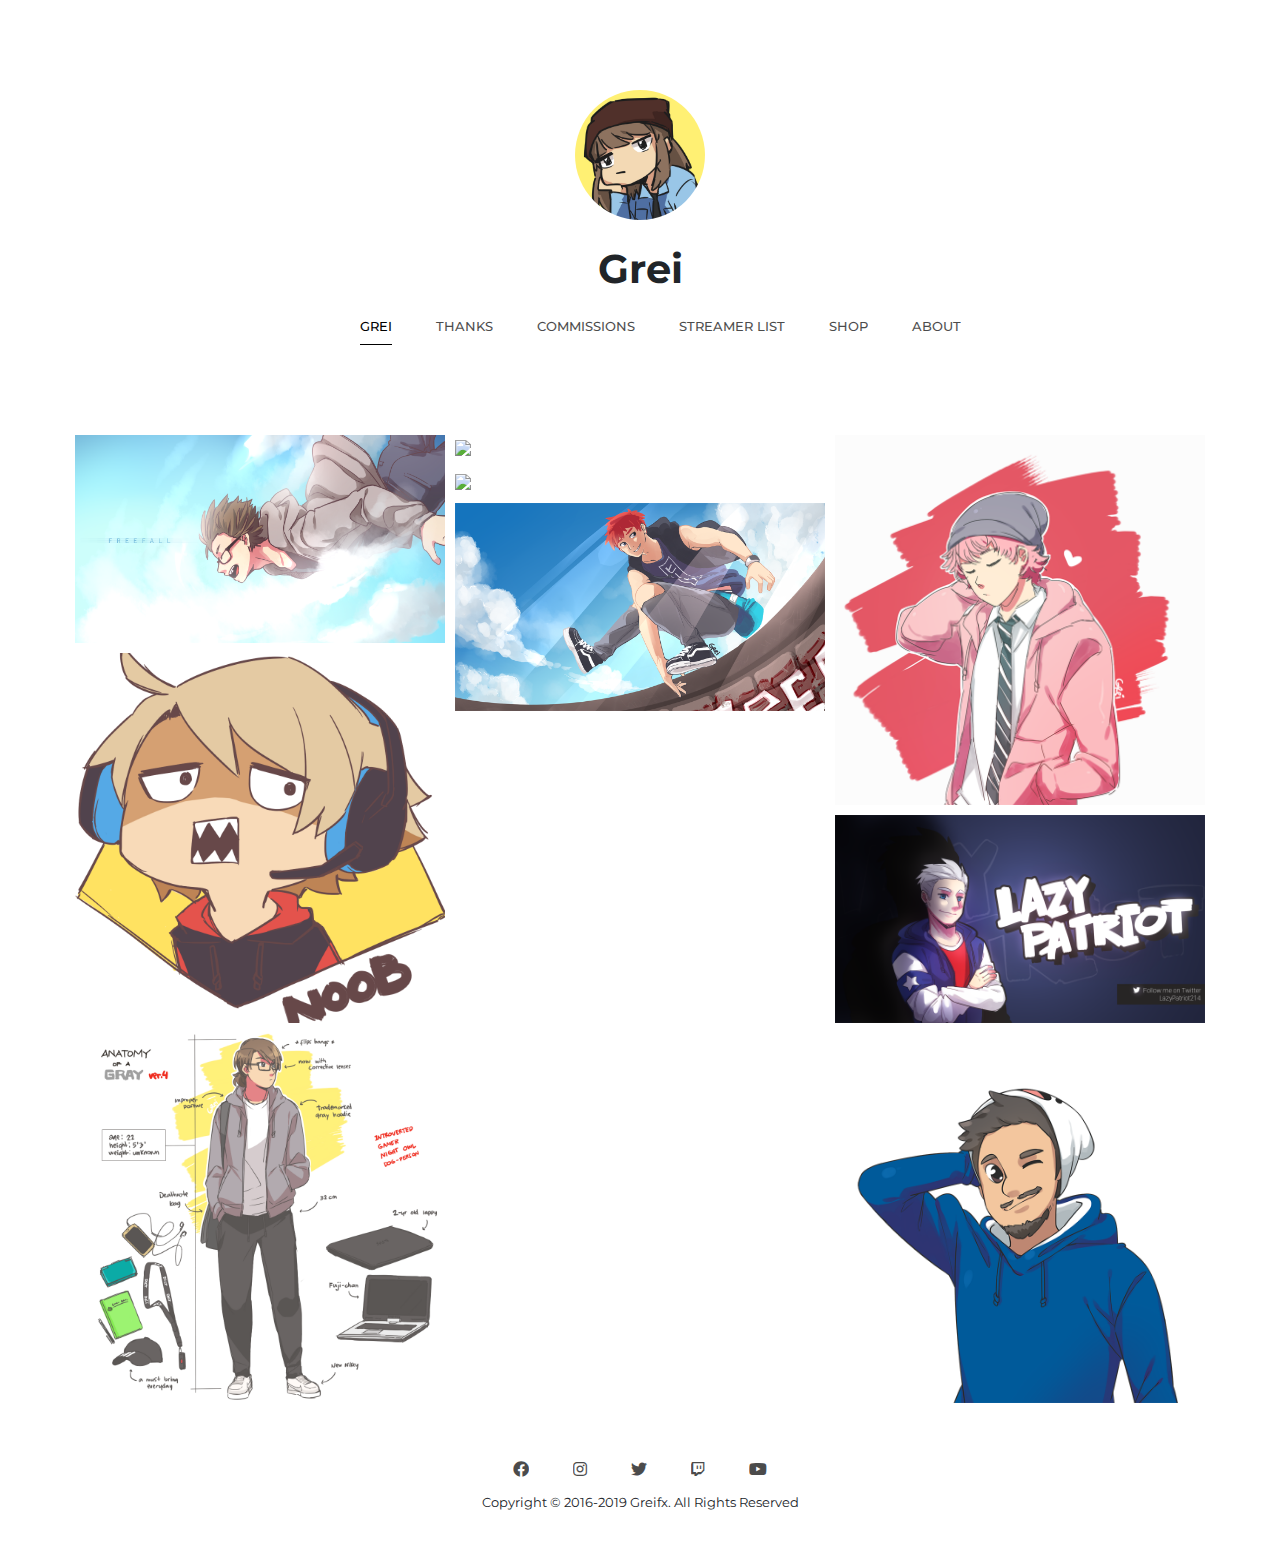
==== index.html @ b2debae9 "updated" ====
<!DOCTYPE html>
<html>

<head>
	<title>GREI</title>
	    <meta charset="utf-8">
	    <meta name="viewport"
        content="user-scalable=no, width=device-width, initial-scale=1.0, maximum-scale=1.0, shrink-to-fit=no">
        <meta name="description" content="Yo! I do sub emotes, badges, avatars, twitch and youtube art, character pin-ups, cute stuff, hi lol. Greifx (grey-fix) Pun for my name + graphics. I honestly couldn't think of any punier name than this.">
        <meta name="keywords" content="grei sub emotes commissions, sub emotes, commission, commissions, grei, greifx, art commission, youtube art, twitch art">

        <link rel="apple-touch-icon" sizes="180x180" href="/favicon_io/apple-touch-icon.png">
        <link rel="icon" type="image/png" sizes="32x32" href="/favicon_io/favicon-32x32.png">
        <link rel="icon" type="image/png" sizes="16x16" href="/favicon_io/favicon-16x16.png">
        <link rel="manifest" href="/site.webmanifest">
        <link href="/fontawesome/css/all.css" rel="stylesheet"> <!--load all styles -->

        <!-- BOOTSTRAP 4.4 -->
        <link rel="stylesheet" href="https://stackpath.bootstrapcdn.com/bootstrap/4.4.1/css/bootstrap.min.css" integrity="sha384-Vkoo8x4CGsO3+Hhxv8T/Q5PaXtkKtu6ug5TOeNV6gBiFeWPGFN9MuhOf23Q9Ifjh" crossorigin="anonymous">
        <script src="https://code.jquery.com/jquery-3.4.1.slim.min.js" integrity="sha384-J6qa4849blE2+poT4WnyKhv5vZF5SrPo0iEjwBvKU7imGFAV0wwj1yYfoRSJoZ+n" crossorigin="anonymous"></script>
        <script src="https://cdn.jsdelivr.net/npm/popper.js@1.16.0/dist/umd/popper.min.js" integrity="sha384-Q6E9RHvbIyZFJoft+2mJbHaEWldlvI9IOYy5n3zV9zzTtmI3UksdQRVvoxMfooAo" crossorigin="anonymous"></script>
        <script src="https://stackpath.bootstrapcdn.com/bootstrap/4.4.1/js/bootstrap.min.js" integrity="sha384-wfSDF2E50Y2D1uUdj0O3uMBJnjuUD4Ih7YwaYd1iqfktj0Uod8GCExl3Og8ifwB6" crossorigin="anonymous"></script>

        <!-- CUSTOM STYLE -->
        <link href="https://fonts.googleapis.com/css?family=Montserrat:300,400,600,700,800,900&display=swap" rel="stylesheet">
        <link href="/style.css" rel="stylesheet" type="text/css">

        <!-- Global site tag (gtag.js) - Google Analytics -->
        <script async src="https://www.googletagmanager.com/gtag/js?id=UA-154565803-1"></script>
        <script>
        window.dataLayer = window.dataLayer || [];
        function gtag(){dataLayer.push(arguments);}
        gtag('js', new Date());

        gtag('config', 'UA-154565803-1');
        </script>


    </head>

    <body>
        <div class="container">
                <div class="row">
                        <div class="col-sm-12 text-center flex-column section-header">
                                <img src="/img/avi.png" class="rounded mx-auto d-block avatar" alt="...">
                                <h1>Grei</h1>
                                <h5 class="nav">
                                        <ol id="nav-mobile">
                                                <li><a href="/" id="active"><i class="fas fa-home"></i></a></li>
                                                <li><a href="/thanks/"><i class="far fa-heart"></i></a></li>
                                                <li><a href="/commissions/"><i class="fas fa-sticky-note"></i></a></li>
                                                <li><a href="/streamers/"><i class="fas fa-gamepad"></i></a></li>
                                                <li><a href="#"><i class="fas fa-store"></i></a></li>
                                                <li><a href="/about/"><i class="fas fa-question"></i></a></li>
                                        </ol>
                                        <ol id="nav-desktop">
                                                <li></li><a href="/" id="active">GREI</a></li>
                                                <li></li><a href="/thanks/">THANKS</a></li>
                                                <li></li><a href="/commissions/">COMMISSIONS</a></li>
                                                <li></li><a href="/streamers/">STREAMER LIST</a></li>
                                                <li></li><a href="#">SHOP</a></li>
                                                <li></li><a href="/about/">ABOUT</a></li>
                                        </ol>
                                </h5>
                        </div>
                    </div>

            <div class="row image-thumbnails">
                <div class="col-sm-4">
                        <div class="img-wrap" data-toggle="modal" data-target=".img-1"><img src="/img/freefall copy.png" class="img-fluid"></div>
                        <div class="img-wrap" data-toggle="modal" data-target=".img-4"><img src="/img/noob avi.png" class="img-fluid"></div>
                        <div class="img-wrap" data-toggle="modal" data-target=".img-7"><img src="/img/anatomy of a gray v4.png" class="img-fluid"></div>
                        <!-- <div class="img-wrap"><img src="/img/altruistic offline screen.png" class="img-fluid"></div> -->
                </div>
                <div class="col-sm-4">
                        <div class="img-wrap" data-toggle="modal" data-target=".img-2"><img src="/img/jenlisa comfy.png" class="img-fluid"></div>
                        <div class="img-wrap" data-toggle="modal" data-target=".img-5"><img src="/img/jenlisa 2.png" class="img-fluid"></div>
                        <div class="img-wrap" data-toggle="modal" data-target=".img-8"><img src="/img/frey wallpaper.png" class="img-fluid"></div>
                        <!-- <div class="img-wrap"><img src="/img/esc.png" class="img-fluid"></div> -->
                </div>
                <div class="col-sm-4">
                        <div class="img-wrap" data-toggle="modal" data-target=".img-3"><img src="/img/doki 2018.png" class="img-fluid"></div>
                        <div class="img-wrap" data-toggle="modal" data-target=".img-6"><img src="/img/lazy patriot banner.png" class="img-fluid"></div>
                        <div class="img-wrap" data-toggle="modal" data-target=".img-9"><img src="/img/GenuineGenin avatar revised.png" class="img-fluid"></div>
                        <!-- <div class="img-wrap"><img src="/img/toon me.png" class="img-fluid"></div> -->
                </div>
            </div>

        </div>

        <div class="footer">
            <div class="footer-links text-center">
                <ol>
                    <a href="https://www.facebook.com/grei.draws/" target="_blank"><li><i class="fab fa-facebook"></i></li></a>
                    <a href="https://www.instagram.com/grei.draws/" target="_blank"><li><i class="fab fa-instagram"></i></li></a>
                    <a href="https://twitter.com/greifx_" target="_blank"><li><i class="fab fa-twitter"></i></li></a>
                    <a href="https://www.twitch.tv/grei" target="_blank"><li><i class="fab fa-twitch"></i></li></a>
                    <a href="https://www.youtube.com/channel/UCQJ44JHlnt3OxFtvyOZgteA" target="_blank"><li><i class="fab fa-youtube"></i></li></a>
                </ol>
                <small>Copyright &copy; 2016-2019 Greifx. All Rights Reserved</small>
            </div>
        </div>


        <!-- MODALS -->

        <div class="modal fade img-1" tabindex="-1" role="dialog" aria-labelledby="myLargeModalLabel" aria-hidden="true">
        <div class="modal-dialog modal-lg">
            <div class="modal-content">
                <img src="/img/freefall copy.png" class="img-fluid">
            </div>
        </div>
        </div>

        <div class="modal fade img-2" tabindex="-1" role="dialog" aria-labelledby="myLargeModalLabel" aria-hidden="true">
        <div class="modal-dialog modal-lg">
            <div class="modal-content">
                <img src="/img/jenlisa comfy.png" class="img-fluid">
            </div>
        </div>
        </div>

        <div class="modal fade img-3" tabindex="-1" role="dialog" aria-labelledby="myLargeModalLabel" aria-hidden="true">
        <div class="modal-dialog modal-lg">
            <div class="modal-content">
                <img src="/img/doki 2018.png" class="img-fluid">
            </div>
        </div>
        </div>
        <div class="modal fade img-4" tabindex="-1" role="dialog" aria-labelledby="myLargeModalLabel" aria-hidden="true">
        <div class="modal-dialog modal-lg">
            <div class="modal-content">
                <img src="/img/noob avi.png" class="img-fluid">
            </div>
        </div>
        </div>

        <div class="modal fade img-5" tabindex="-1" role="dialog" aria-labelledby="myLargeModalLabel" aria-hidden="true">
        <div class="modal-dialog modal-lg">
            <div class="modal-content">
                <img src="/img/jenlisa 2.png" class="img-fluid">
            </div>
        </div>
        </div>

        <div class="modal fade img-6" tabindex="-1" role="dialog" aria-labelledby="myLargeModalLabel" aria-hidden="true">
        <div class="modal-dialog modal-lg">
            <div class="modal-content">
                <img src="/img/lazy patriot banner.png" class="img-fluid">
            </div>
        </div>
        </div>
        <div class="modal fade img-7" tabindex="-1" role="dialog" aria-labelledby="myLargeModalLabel" aria-hidden="true">
        <div class="modal-dialog modal-lg">
            <div class="modal-content">
                <img src="/img/anatomy of a gray v4.png" class="img-fluid">
            </div>
        </div>
        </div>

        <div class="modal fade img-8" tabindex="-1" role="dialog" aria-labelledby="myLargeModalLabel" aria-hidden="true">
        <div class="modal-dialog modal-lg">
            <div class="modal-content">
                <img src="/img/frey wallpaper.png" class="img-fluid">
            </div>
        </div>
        </div>

        <div class="modal fade img-9" tabindex="-1" role="dialog" aria-labelledby="myLargeModalLabel" aria-hidden="true">
        <div class="modal-dialog modal-lg">
            <div class="modal-content">
                <img src="/img/GenuineGenin avatar revised.png" class="img-fluid">
            </div>
        </div>
        </div>


    </body>
</html>
---- style.css ----
*{
    font-family: 'Montserrat';
    padding:0;
    /* line-height:2.5em; */
}
#nav-mobile{
    display: none;
}
.avatar{
    width:150px;
    height:150px;
    border-radius:100em !important;
    overflow: hidden;
    margin-bottom:15px;
    border: #fff solid 10px;
    /* filter: grayscale(100); */
}

h1{
    font-weight: 700;
}
h3{
    font-weight:700;
    font-size:1.5em;
}
h4{
    font-weight: 700;
    font-size:1.2em;
    text-align: left;
}
p{
    font-size:.9em;
}
.section-client .col-lg-2{
    font-size:.9em;
}
.section-header{
    margin-top:80px;
    height:300px;
    display:flex;
}
.section-faq p{
    font-size:.8em;
    text-align: left;
}
.faq-icon{
    width:100px;
    height:100px;
    border-radius:100em;
    margin-bottom:20px;
}
.nav{
    display:block;
    margin-top:15px;
    font-weight:500;
    font-size:1em;
}
.content-body{
    font-size:.9em;
    margin-bottom:50px;
}
.image-thumbnails{
    margin-top:50px;
    margin-bottom:50px;
}
.image-thumbnails .col-sm-4{
    width:100%;
    padding:0;
}
.image-thumbnails img{
    width:100%;
    /* filter: grayscale(100); */
}
.image-thumbnails img:hover{
    filter:none;
    transition: transform .2s;
}
.img-wrap{
    overflow: hidden;
    padding:5px;
}
.footer{
    margin-bottom:30px;
}
.footer ol{
    margin-bottom:.5rem;
}
.footer-links li{
    list-style: none;
    display: inline;
    padding-left:20px;
    padding-right:20px;
    color:black;
    opacity: .7;
}
.nav li{
    list-style: none;
    display:inline;
    padding:20px;
}
.nav a{
    text-decoration: none;
    font-size:.8em;
    color:black;
    opacity: .7;
    padding-bottom:10px;
}
.nav a:hover, #active{
    text-decoration-color: black;
    opacity: 1;
    border-bottom:solid 1px black;
}
.footer-links li:hover{
    opacity: 1;
}
.section-body{
    margin-top:50px;
    margin-bottom:50px;
}
.sub-header{
    opacity:.3;
}
#emotes{
    width:100%;
}
@media (max-width:1024px){
    #emotes{
        width:100%;
    }
}
@media (max-width:768px){
    .section-header{
        margin-top:50px;
        height:300px;
    }
    .nav li{
        list-style: none;
        display:inline;
        padding:15px;
    }
    #emotes{
        width:100%;
    }
}

@media (max-width:480px){
    #emotes{
        width:100%;
    }
    #nav-mobile{
        display: block;
    }
    #nav-desktop{
        display: none;
    }
    .section-header{
        margin-top:30px;
        height:300px;
    }
    .nav{
        margin-top:20px;
    }
    h1{
        font-size:30px;
    }
    h3{
        font-size:20px;
    }
    .section-faq h4{
        font-size:16px;
    }
    .section-faq .col-sm-4{
        margin-bottom:15px;
    }
    .image-thumbnails{
        padding-left:10px;
        padding-right:10px;
        margin-top:15px;
    }
    .section-client .col-sm-4{
        width:33.3333%;
    }
   
}
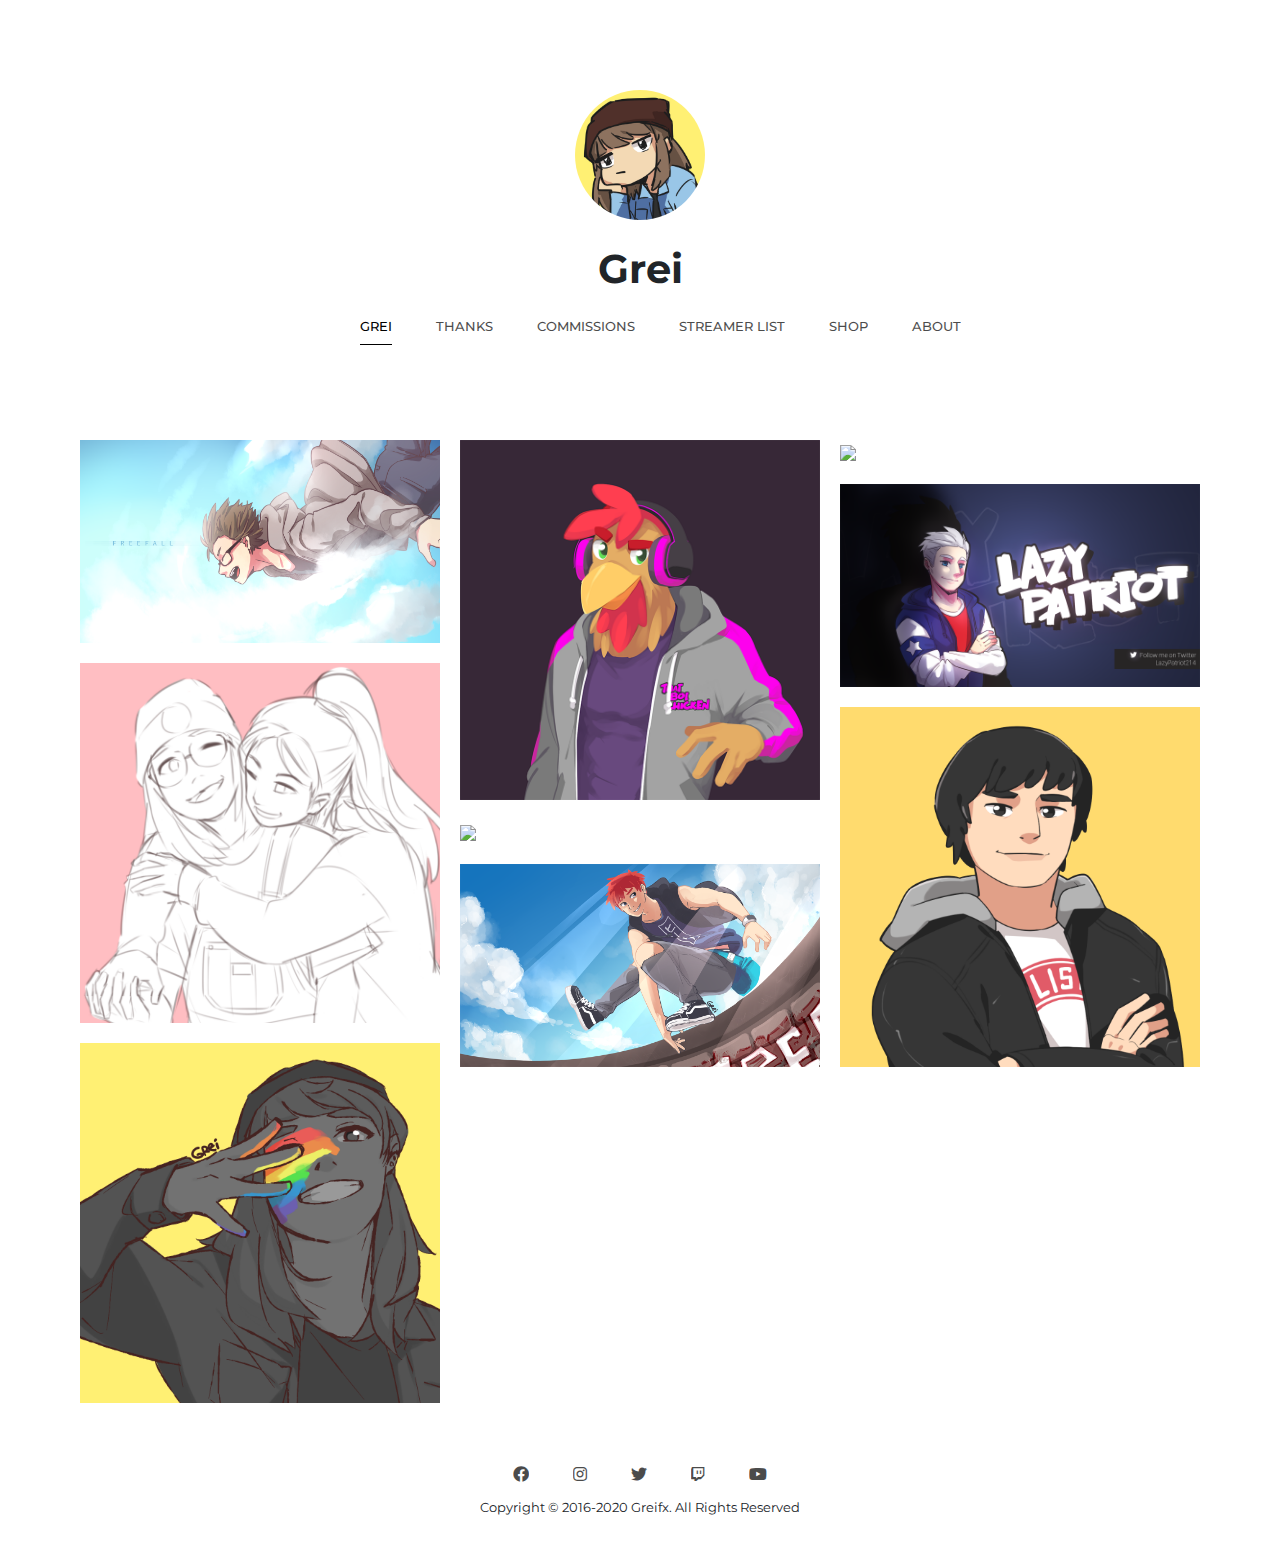
==== commit e9f6a193: "updated copyrighted date, added titles, etc." ====
--- a/index.html
+++ b/index.html
@@ -7,7 +7,7 @@
 	    <meta name="viewport"
         content="user-scalable=no, width=device-width, initial-scale=1.0, maximum-scale=1.0, shrink-to-fit=no">
         <meta name="description" content="Yo! I do sub emotes, badges, avatars, twitch and youtube art, character pin-ups, cute stuff, hi lol. Greifx (grey-fix) Pun for my name + graphics. I honestly couldn't think of any punier name than this.">
-        <meta name="keywords" content="grei sub emotes commissions, sub emotes, commission, commissions, grei, greifx, art commission, youtube art, twitch art">
+        <meta name="keywords" content="emote commission, emote commissions, twitch emote commission, grei sub emotes commissions, sub emotes, commission, commissions, grei, greifx, art commission, youtube art, twitch art">
 
         <link rel="apple-touch-icon" sizes="180x180" href="/favicon_io/apple-touch-icon.png">
         <link rel="icon" type="image/png" sizes="32x32" href="/favicon_io/favicon-32x32.png">
@@ -67,21 +67,21 @@
 
             <div class="row image-thumbnails">
                 <div class="col-sm-4">
-                        <div class="img-wrap" data-toggle="modal" data-target=".img-1"><img src="/img/freefall copy.png" class="img-fluid"></div>
-                        <div class="img-wrap" data-toggle="modal" data-target=".img-4"><img src="/img/noob avi.png" class="img-fluid"></div>
-                        <div class="img-wrap" data-toggle="modal" data-target=".img-7"><img src="/img/anatomy of a gray v4.png" class="img-fluid"></div>
+                        <div class="img-wrap" data-toggle="modal" data-target=".img-1"><div class="img-content" id="imc-1"><h3>Freefall</h3><br>/</div><img src="/img/freefall copy.png" class="img-fluid"></div>
+                        <div class="img-wrap" data-toggle="modal" data-target=".img-4"><div class="img-content" id="imc-4"><h3>Jenlisa Fanart</h3><br>Jennie Kim x Lisa Manoban</div><img src="/img/jenlisa wallpaper.png" class="img-fluid"></div>
+                        <div class="img-wrap" data-toggle="modal" data-target=".img-7"><div class="img-content" id="imc-7"><h3>Paint Your Self</h3><br>#pridemonth2019</div><img src="/img/paint your self.png" class="img-fluid"></div>
                         <!-- <div class="img-wrap"><img src="/img/altruistic offline screen.png" class="img-fluid"></div> -->
                 </div>
                 <div class="col-sm-4">
-                        <div class="img-wrap" data-toggle="modal" data-target=".img-2"><img src="/img/jenlisa comfy.png" class="img-fluid"></div>
-                        <div class="img-wrap" data-toggle="modal" data-target=".img-5"><img src="/img/jenlisa 2.png" class="img-fluid"></div>
-                        <div class="img-wrap" data-toggle="modal" data-target=".img-8"><img src="/img/frey wallpaper.png" class="img-fluid"></div>
+                        <div class="img-wrap" data-toggle="modal" data-target=".img-2"><div class="img-content" id="imc-2"><h3>thatboiCHICKEN Avatar Commission</h3><br>twitch.tv/thatboiCHICKEN</div><img src="/img/thatboiCHICKEN avatar.png" class="img-fluid"></div>
+                        <div class="img-wrap" data-toggle="modal" data-target=".img-5"><div class="img-content" id="imc-5"><h3>Jenlisa Fanart</h3><br>Jennie Kim x Lisa Manoban</div><img src="/img/jenlisa 2.png" class="img-fluid"></div>
+                        <div class="img-wrap" data-toggle="modal" data-target=".img-8"><div class="img-content" id="imc-8"><h3>Frey</h3><br>Original Character</div><img src="/img/frey wallpaper.png" class="img-fluid"></div>
                         <!-- <div class="img-wrap"><img src="/img/esc.png" class="img-fluid"></div> -->
                 </div>
                 <div class="col-sm-4">
-                        <div class="img-wrap" data-toggle="modal" data-target=".img-3"><img src="/img/doki 2018.png" class="img-fluid"></div>
-                        <div class="img-wrap" data-toggle="modal" data-target=".img-6"><img src="/img/lazy patriot banner.png" class="img-fluid"></div>
-                        <div class="img-wrap" data-toggle="modal" data-target=".img-9"><img src="/img/GenuineGenin avatar revised.png" class="img-fluid"></div>
+                        <div class="img-wrap" data-toggle="modal" data-target=".img-3"><div class="img-content" id="imc-3"><h3>Jenlisa Fanart</h3><br>Jennie Kim x Lisa Manoban</div><img src="/img/jenlisa xmas polaroid.png" class="img-fluid"></div>
+                        <div class="img-wrap" data-toggle="modal" data-target=".img-6"><div class="img-content" id="imc-6"><h3>LazyPatriot Header Commission</h3><br>twitter.com/LazyPatriot214</div><img src="/img/lazy patriot banner.png" class="img-fluid"></div>
+                        <div class="img-wrap" data-toggle="modal" data-target=".img-9"><div class="img-content" id="imc-9"><h3>EricMrStruggle Avatar Commission</h3><br>twitter.com/EricMrStruggle</div><img src="/img/EricMrStruggle avatar.png" class="img-fluid"></div>
                         <!-- <div class="img-wrap"><img src="/img/toon me.png" class="img-fluid"></div> -->
                 </div>
             </div>
@@ -97,7 +97,7 @@
                     <a href="https://www.twitch.tv/grei" target="_blank"><li><i class="fab fa-twitch"></i></li></a>
                     <a href="https://www.youtube.com/channel/UCQJ44JHlnt3OxFtvyOZgteA" target="_blank"><li><i class="fab fa-youtube"></i></li></a>
                 </ol>
-                <small>Copyright &copy; 2016-2019 Greifx. All Rights Reserved</small>
+                <small>Copyright &copy; 2016-2020 Greifx. All Rights Reserved</small>
             </div>
         </div>
 
@@ -115,7 +115,7 @@
         <div class="modal fade img-2" tabindex="-1" role="dialog" aria-labelledby="myLargeModalLabel" aria-hidden="true">
         <div class="modal-dialog modal-lg">
             <div class="modal-content">
-                <img src="/img/jenlisa comfy.png" class="img-fluid">
+                <img src="/img/thatboiCHICKEN avatar.png" class="img-fluid">
             </div>
         </div>
         </div>
@@ -123,14 +123,14 @@
         <div class="modal fade img-3" tabindex="-1" role="dialog" aria-labelledby="myLargeModalLabel" aria-hidden="true">
         <div class="modal-dialog modal-lg">
             <div class="modal-content">
-                <img src="/img/doki 2018.png" class="img-fluid">
+                <img src="/img/jenlisa xmas polaroid.png" class="img-fluid">
             </div>
         </div>
         </div>
         <div class="modal fade img-4" tabindex="-1" role="dialog" aria-labelledby="myLargeModalLabel" aria-hidden="true">
         <div class="modal-dialog modal-lg">
             <div class="modal-content">
-                <img src="/img/noob avi.png" class="img-fluid">
+                <img src="/img/jenlisa wallpaper.png" class="img-fluid">
             </div>
         </div>
         </div>
@@ -153,7 +153,7 @@
         <div class="modal fade img-7" tabindex="-1" role="dialog" aria-labelledby="myLargeModalLabel" aria-hidden="true">
         <div class="modal-dialog modal-lg">
             <div class="modal-content">
-                <img src="/img/anatomy of a gray v4.png" class="img-fluid">
+                <img src="/img/paint your self.png" class="img-fluid">
             </div>
         </div>
         </div>
@@ -169,7 +169,7 @@
         <div class="modal fade img-9" tabindex="-1" role="dialog" aria-labelledby="myLargeModalLabel" aria-hidden="true">
         <div class="modal-dialog modal-lg">
             <div class="modal-content">
-                <img src="/img/GenuineGenin avatar revised.png" class="img-fluid">
+                <img src="/img/EricMrStruggle avatar.png" class="img-fluid">
             </div>
         </div>
         </div>
--- a/style.css
+++ b/style.css
@@ -123,6 +123,29 @@
 #emotes{
     width:100%;
 }
+.img-wrap{
+    padding:10px;
+    overflow: hidden;
+}
+.img-content{
+    display: none;
+    background: rgba(0,0,0,.5);
+    position: absolute;
+    color:white;
+    right:0;
+    z-index:10;
+    padding:20px;
+    width:100%;
+}
+.img-wrap:hover #imc-1,.img-wrap:hover #imc-2,.img-wrap:hover #imc-3{
+    display: block;
+}
+.img-wrap:hover #imc-4,.img-wrap:hover #imc-5,.img-wrap:hover #imc-6{
+    display: block;
+}
+.img-wrap:hover #imc-7,.img-wrap:hover #imc-8,.img-wrap:hover #imc-9{
+    display: block;
+}
 @media (max-width:1024px){
     #emotes{
         width:100%;
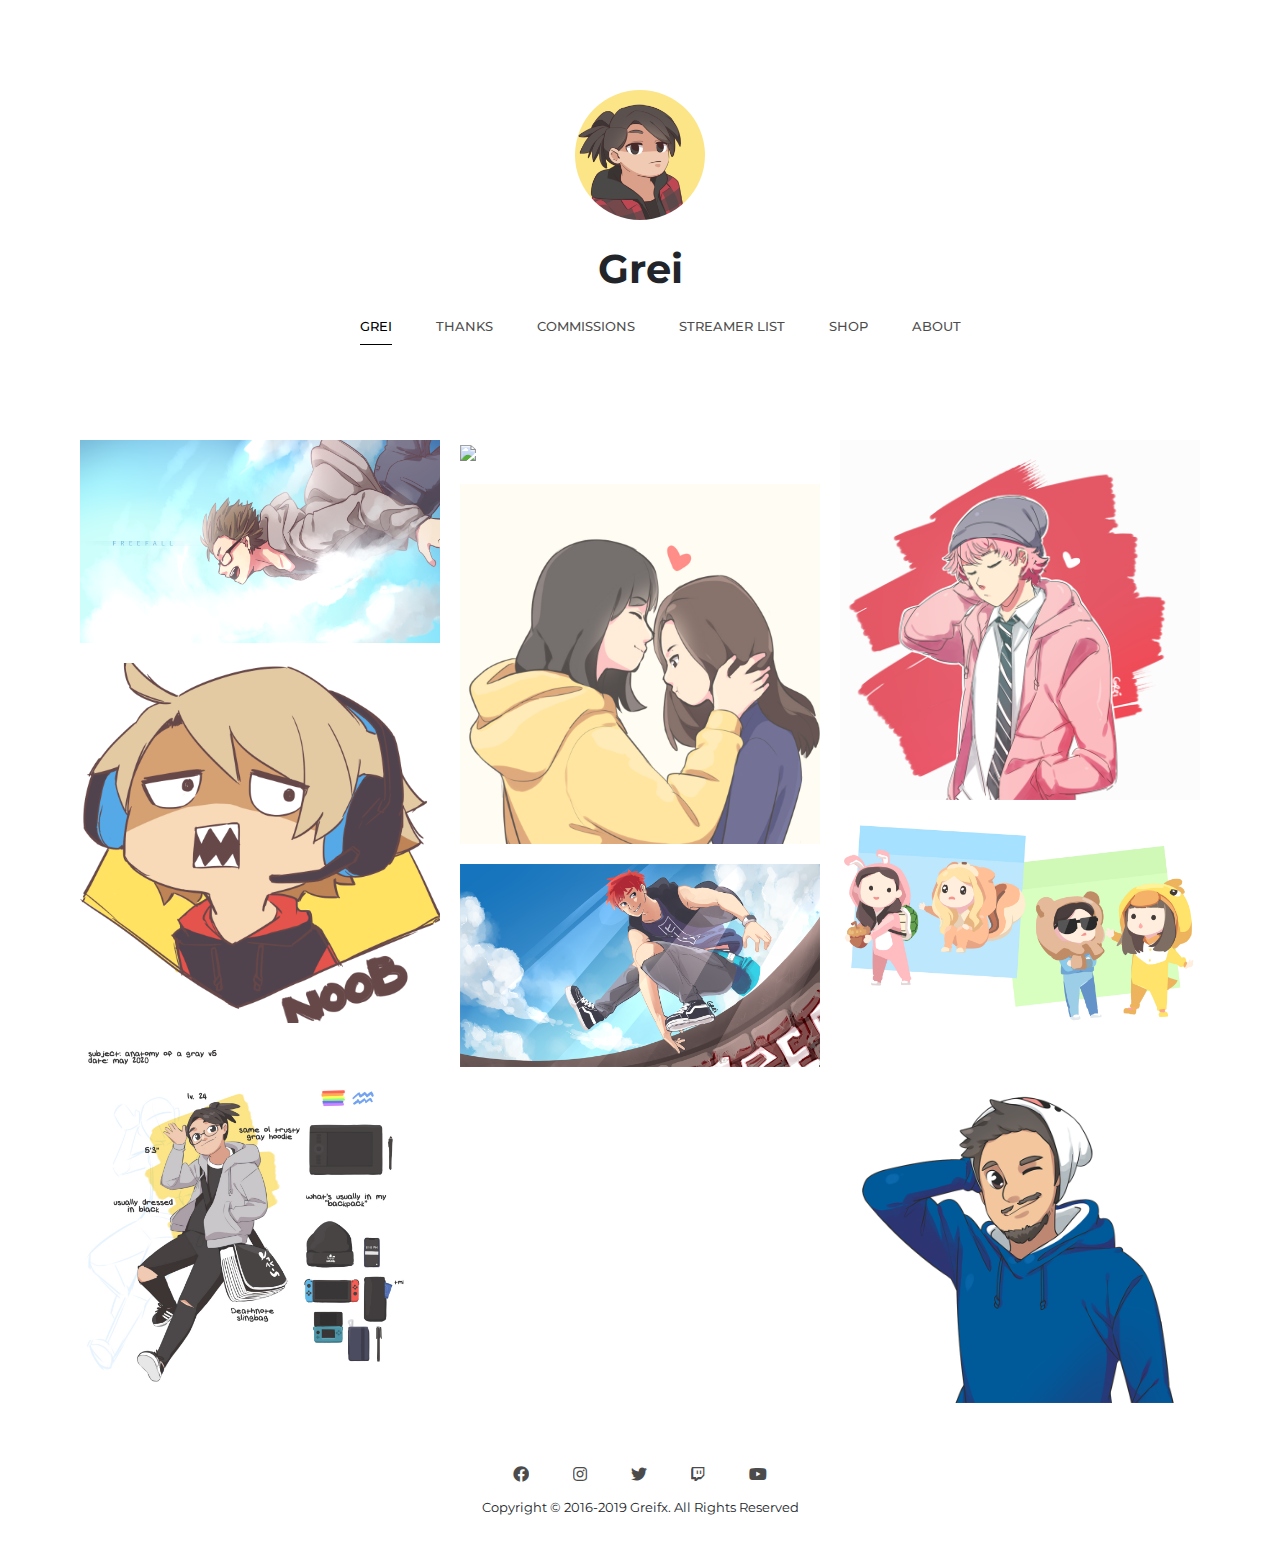
==== commit 20b1dd2c: "updated" ====
--- a/index.html
+++ b/index.html
@@ -7,7 +7,7 @@
 	    <meta name="viewport"
         content="user-scalable=no, width=device-width, initial-scale=1.0, maximum-scale=1.0, shrink-to-fit=no">
         <meta name="description" content="Yo! I do sub emotes, badges, avatars, twitch and youtube art, character pin-ups, cute stuff, hi lol. Greifx (grey-fix) Pun for my name + graphics. I honestly couldn't think of any punier name than this.">
-        <meta name="keywords" content="emote commission, emote commissions, twitch emote commission, grei sub emotes commissions, sub emotes, commission, commissions, grei, greifx, art commission, youtube art, twitch art">
+        <meta name="keywords" content="grei sub emotes commissions, sub emotes, commission, commissions, grei, greifx, art commission, youtube art, twitch art">
 
         <link rel="apple-touch-icon" sizes="180x180" href="/favicon_io/apple-touch-icon.png">
         <link rel="icon" type="image/png" sizes="32x32" href="/favicon_io/favicon-32x32.png">
@@ -67,21 +67,21 @@
 
             <div class="row image-thumbnails">
                 <div class="col-sm-4">
-                        <div class="img-wrap" data-toggle="modal" data-target=".img-1"><div class="img-content" id="imc-1"><h3>Freefall</h3><br>/</div><img src="/img/freefall copy.png" class="img-fluid"></div>
-                        <div class="img-wrap" data-toggle="modal" data-target=".img-4"><div class="img-content" id="imc-4"><h3>Jenlisa Fanart</h3><br>Jennie Kim x Lisa Manoban</div><img src="/img/jenlisa wallpaper.png" class="img-fluid"></div>
-                        <div class="img-wrap" data-toggle="modal" data-target=".img-7"><div class="img-content" id="imc-7"><h3>Paint Your Self</h3><br>#pridemonth2019</div><img src="/img/paint your self.png" class="img-fluid"></div>
+                        <div class="img-wrap" data-toggle="modal" data-target=".img-1"><img src="/img/freefall copy.png" class="img-fluid"></div>
+                        <div class="img-wrap" data-toggle="modal" data-target=".img-4"><img src="/img/noob avi.png" class="img-fluid"></div>
+                        <div class="img-wrap" data-toggle="modal" data-target=".img-7"><img src="/img/anatomy of a gray v5.jpg" class="img-fluid"></div>
                         <!-- <div class="img-wrap"><img src="/img/altruistic offline screen.png" class="img-fluid"></div> -->
                 </div>
                 <div class="col-sm-4">
-                        <div class="img-wrap" data-toggle="modal" data-target=".img-2"><div class="img-content" id="imc-2"><h3>thatboiCHICKEN Avatar Commission</h3><br>twitch.tv/thatboiCHICKEN</div><img src="/img/thatboiCHICKEN avatar.png" class="img-fluid"></div>
-                        <div class="img-wrap" data-toggle="modal" data-target=".img-5"><div class="img-content" id="imc-5"><h3>Jenlisa Fanart</h3><br>Jennie Kim x Lisa Manoban</div><img src="/img/jenlisa 2.png" class="img-fluid"></div>
-                        <div class="img-wrap" data-toggle="modal" data-target=".img-8"><div class="img-content" id="imc-8"><h3>Frey</h3><br>Original Character</div><img src="/img/frey wallpaper.png" class="img-fluid"></div>
+                        <div class="img-wrap" data-toggle="modal" data-target=".img-2"><img src="/img/jenlisa comfy.png" class="img-fluid"></div>
+                        <div class="img-wrap" data-toggle="modal" data-target=".img-5"><img src="/img/jenlisa-0523.jpg" class="img-fluid"></div>
+                        <div class="img-wrap" data-toggle="modal" data-target=".img-8"><img src="/img/frey wallpaper.png" class="img-fluid"></div>
                         <!-- <div class="img-wrap"><img src="/img/esc.png" class="img-fluid"></div> -->
                 </div>
                 <div class="col-sm-4">
-                        <div class="img-wrap" data-toggle="modal" data-target=".img-3"><div class="img-content" id="imc-3"><h3>Jenlisa Fanart</h3><br>Jennie Kim x Lisa Manoban</div><img src="/img/jenlisa xmas polaroid.png" class="img-fluid"></div>
-                        <div class="img-wrap" data-toggle="modal" data-target=".img-6"><div class="img-content" id="imc-6"><h3>LazyPatriot Header Commission</h3><br>twitter.com/LazyPatriot214</div><img src="/img/lazy patriot banner.png" class="img-fluid"></div>
-                        <div class="img-wrap" data-toggle="modal" data-target=".img-9"><div class="img-content" id="imc-9"><h3>EricMrStruggle Avatar Commission</h3><br>twitter.com/EricMrStruggle</div><img src="/img/EricMrStruggle avatar.png" class="img-fluid"></div>
+                        <div class="img-wrap" data-toggle="modal" data-target=".img-3"><img src="/img/doki 2018.png" class="img-fluid"></div>
+                        <div class="img-wrap" data-toggle="modal" data-target=".img-6"><img src="/img/blackpink-ot4.jpg" class="img-fluid"></div>
+                        <div class="img-wrap" data-toggle="modal" data-target=".img-9"><img src="/img/GenuineGenin avatar revised.png" class="img-fluid"></div>
                         <!-- <div class="img-wrap"><img src="/img/toon me.png" class="img-fluid"></div> -->
                 </div>
             </div>
@@ -97,7 +97,7 @@
                     <a href="https://www.twitch.tv/grei" target="_blank"><li><i class="fab fa-twitch"></i></li></a>
                     <a href="https://www.youtube.com/channel/UCQJ44JHlnt3OxFtvyOZgteA" target="_blank"><li><i class="fab fa-youtube"></i></li></a>
                 </ol>
-                <small>Copyright &copy; 2016-2020 Greifx. All Rights Reserved</small>
+                <small>Copyright &copy; 2016-2019 Greifx. All Rights Reserved</small>
             </div>
         </div>
 
@@ -115,7 +115,7 @@
         <div class="modal fade img-2" tabindex="-1" role="dialog" aria-labelledby="myLargeModalLabel" aria-hidden="true">
         <div class="modal-dialog modal-lg">
             <div class="modal-content">
-                <img src="/img/thatboiCHICKEN avatar.png" class="img-fluid">
+                <img src="/img/jenlisa comfy.png" class="img-fluid">
             </div>
         </div>
         </div>
@@ -123,14 +123,14 @@
         <div class="modal fade img-3" tabindex="-1" role="dialog" aria-labelledby="myLargeModalLabel" aria-hidden="true">
         <div class="modal-dialog modal-lg">
             <div class="modal-content">
-                <img src="/img/jenlisa xmas polaroid.png" class="img-fluid">
+                <img src="/img/doki 2018.png" class="img-fluid">
             </div>
         </div>
         </div>
         <div class="modal fade img-4" tabindex="-1" role="dialog" aria-labelledby="myLargeModalLabel" aria-hidden="true">
         <div class="modal-dialog modal-lg">
             <div class="modal-content">
-                <img src="/img/jenlisa wallpaper.png" class="img-fluid">
+                <img src="/img/noob avi.png" class="img-fluid">
             </div>
         </div>
         </div>
@@ -138,7 +138,7 @@
         <div class="modal fade img-5" tabindex="-1" role="dialog" aria-labelledby="myLargeModalLabel" aria-hidden="true">
         <div class="modal-dialog modal-lg">
             <div class="modal-content">
-                <img src="/img/jenlisa 2.png" class="img-fluid">
+                <img src="/img/jenlisa-0523.jpg" class="img-fluid">
             </div>
         </div>
         </div>
@@ -146,14 +146,14 @@
         <div class="modal fade img-6" tabindex="-1" role="dialog" aria-labelledby="myLargeModalLabel" aria-hidden="true">
         <div class="modal-dialog modal-lg">
             <div class="modal-content">
-                <img src="/img/lazy patriot banner.png" class="img-fluid">
+                <img src="/img/blackpink-ot4.jpg" class="img-fluid">
             </div>
         </div>
         </div>
         <div class="modal fade img-7" tabindex="-1" role="dialog" aria-labelledby="myLargeModalLabel" aria-hidden="true">
         <div class="modal-dialog modal-lg">
             <div class="modal-content">
-                <img src="/img/paint your self.png" class="img-fluid">
+                <img src="/img/anatomy of a gray v5.jpg" class="img-fluid">
             </div>
         </div>
         </div>
@@ -169,7 +169,7 @@
         <div class="modal fade img-9" tabindex="-1" role="dialog" aria-labelledby="myLargeModalLabel" aria-hidden="true">
         <div class="modal-dialog modal-lg">
             <div class="modal-content">
-                <img src="/img/EricMrStruggle avatar.png" class="img-fluid">
+                <img src="/img/GenuineGenin avatar revised.png" class="img-fluid">
             </div>
         </div>
         </div>
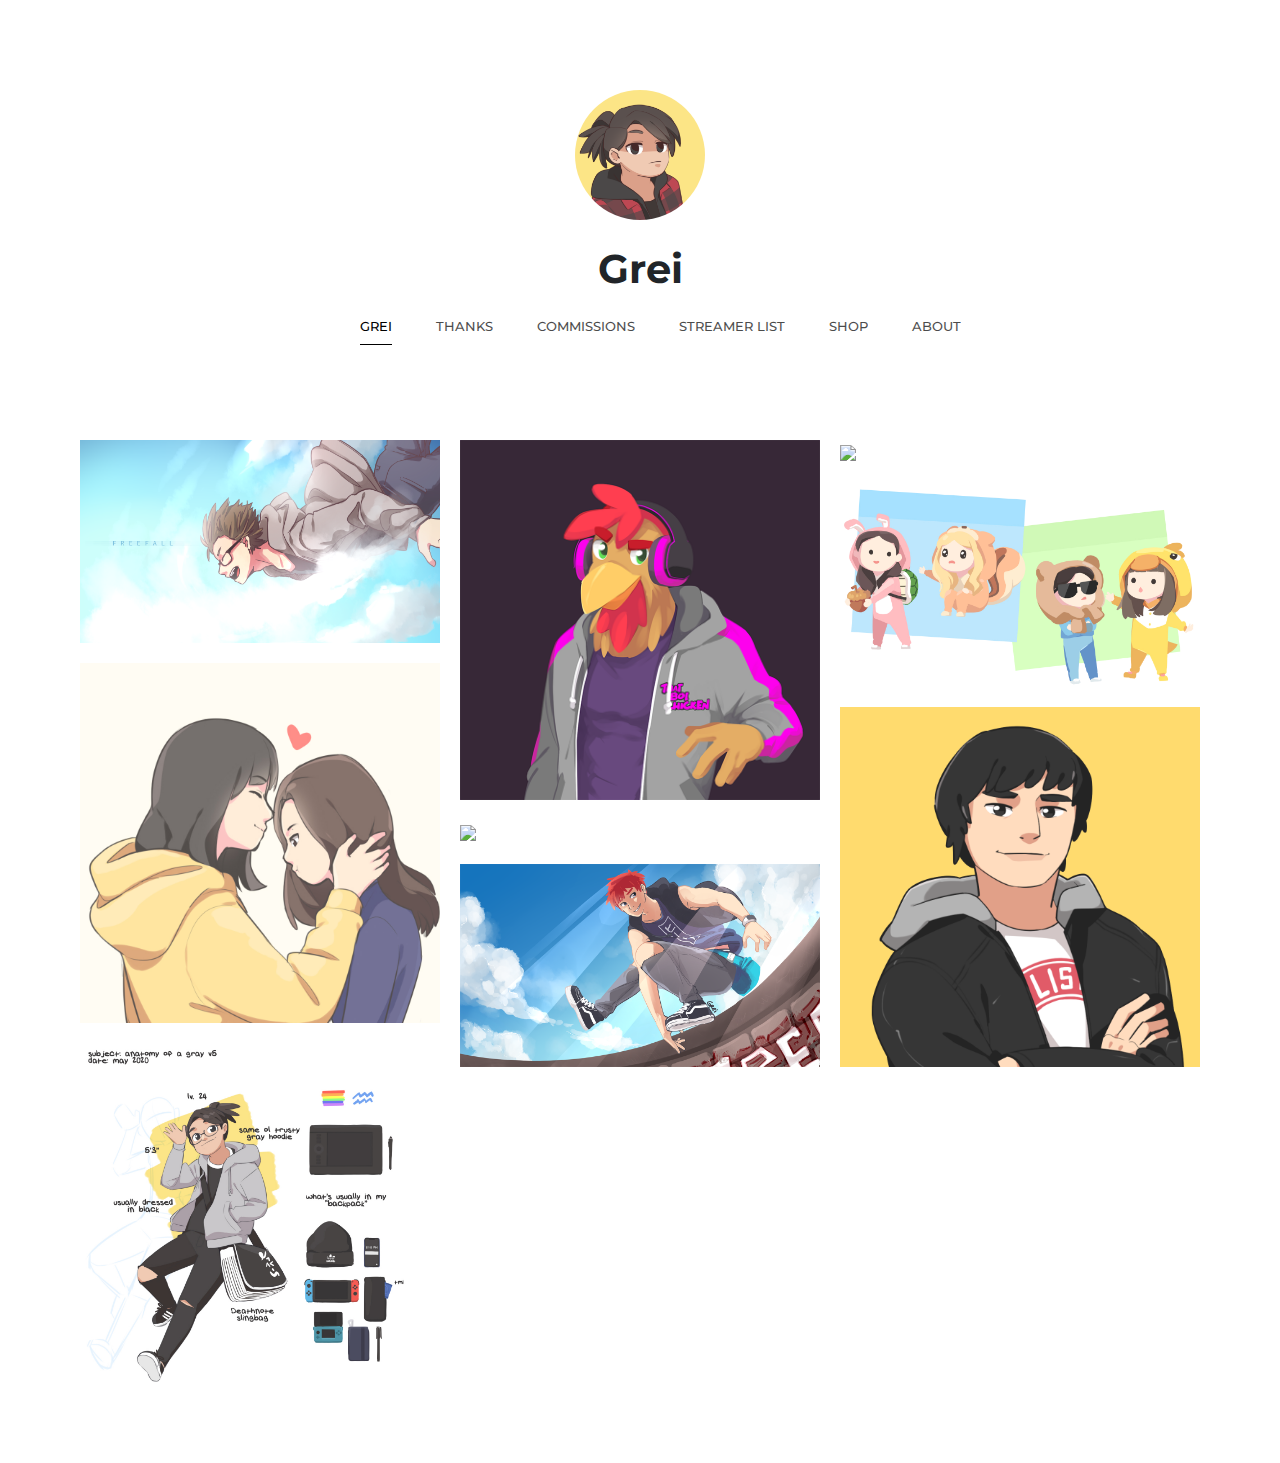
==== commit aecb07ee: "updated" ====
--- a/index.html
+++ b/index.html
@@ -7,7 +7,7 @@
 	    <meta name="viewport"
         content="user-scalable=no, width=device-width, initial-scale=1.0, maximum-scale=1.0, shrink-to-fit=no">
         <meta name="description" content="Yo! I do sub emotes, badges, avatars, twitch and youtube art, character pin-ups, cute stuff, hi lol. Greifx (grey-fix) Pun for my name + graphics. I honestly couldn't think of any punier name than this.">
-        <meta name="keywords" content="grei sub emotes commissions, sub emotes, commission, commissions, grei, greifx, art commission, youtube art, twitch art">
+        <meta name="keywords" content="emote commission, emote commissions, twitch emote commission, grei sub emotes commissions, sub emotes, commission, commissions, grei, greifx, art commission, youtube art, twitch art">
 
         <link rel="apple-touch-icon" sizes="180x180" href="/favicon_io/apple-touch-icon.png">
         <link rel="icon" type="image/png" sizes="32x32" href="/favicon_io/favicon-32x32.png">
@@ -67,39 +67,22 @@
 
             <div class="row image-thumbnails">
                 <div class="col-sm-4">
-                        <div class="img-wrap" data-toggle="modal" data-target=".img-1"><img src="/img/freefall copy.png" class="img-fluid"></div>
-                        <div class="img-wrap" data-toggle="modal" data-target=".img-4"><img src="/img/noob avi.png" class="img-fluid"></div>
-                        <div class="img-wrap" data-toggle="modal" data-target=".img-7"><img src="/img/anatomy of a gray v5.jpg" class="img-fluid"></div>
-                        <!-- <div class="img-wrap"><img src="/img/altruistic offline screen.png" class="img-fluid"></div> -->
+                        <div class="img-wrap" data-toggle="modal" data-target=".img-1"><div class="img-content" id="imc-1"><h3>Freefall</h3><br></div><img src="/img/freefall copy.png" class="img-fluid"></div>
+                        <div class="img-wrap" data-toggle="modal" data-target=".img-4"><div class="img-content" id="imc-4"><h3>Jenlisa Fanart</h3><br>Jennie Kim x Lisa Manoban</div><img src="/img/jenlisa-0523.jpg" class="img-fluid"></div>
+                        <div class="img-wrap" data-toggle="modal" data-target=".img-7"><div class="img-content" id="imc-7"><h3>Anatomy of a Gray v5</h3><br>some sort of meet the artist thing</div><img src="/img/anatomy of a gray v5.jpg" class="img-fluid"></div>
+                        
                 </div>
                 <div class="col-sm-4">
-                        <div class="img-wrap" data-toggle="modal" data-target=".img-2"><img src="/img/jenlisa comfy.png" class="img-fluid"></div>
-                        <div class="img-wrap" data-toggle="modal" data-target=".img-5"><img src="/img/jenlisa-0523.jpg" class="img-fluid"></div>
-                        <div class="img-wrap" data-toggle="modal" data-target=".img-8"><img src="/img/frey wallpaper.png" class="img-fluid"></div>
+                        <div class="img-wrap" data-toggle="modal" data-target=".img-2"><div class="img-content" id="imc-2"><h3>thatboiCHICKEN Avatar Commission</h3><br>twitch.tv/thatboiCHICKEN</div><img src="/img/thatboiCHICKEN avatar.png" class="img-fluid"></div>
+                        <div class="img-wrap" data-toggle="modal" data-target=".img-5"><div class="img-content" id="imc-5"><h3>Jenlisa Fanart</h3><br>Jennie Kim x Lisa Manoban</div><img src="/img/jenlisa 2.png" class="img-fluid"></div>
+                        <div class="img-wrap" data-toggle="modal" data-target=".img-8"><div class="img-content" id="imc-8"><h3>Frey</h3><br>Original Character</div><img src="/img/frey wallpaper.png" class="img-fluid"></div>
                         <!-- <div class="img-wrap"><img src="/img/esc.png" class="img-fluid"></div> -->
                 </div>
                 <div class="col-sm-4">
-                        <div class="img-wrap" data-toggle="modal" data-target=".img-3"><img src="/img/doki 2018.png" class="img-fluid"></div>
-                        <div class="img-wrap" data-toggle="modal" data-target=".img-6"><img src="/img/blackpink-ot4.jpg" class="img-fluid"></div>
-                        <div class="img-wrap" data-toggle="modal" data-target=".img-9"><img src="/img/GenuineGenin avatar revised.png" class="img-fluid"></div>
+                        <div class="img-wrap" data-toggle="modal" data-target=".img-3"><div class="img-content" id="imc-3"><h3>Jenlisa Fanart</h3><br>Jennie Kim x Lisa Manoban</div><img src="/img/jenlisa xmas polaroid.png" class="img-fluid"></div>
+                        <div class="img-wrap" data-toggle="modal" data-target=".img-6"><div class="img-content" id="imc-6"><h3>LazyPatriot Header Commission</h3><br>twitter.com/LazyPatriot214</div><img src="/img/blackpink-ot4.jpg" class="img-fluid"></div>
+                        <div class="img-wrap" data-toggle="modal" data-target=".img-9"><div class="img-content" id="imc-9"><h3>EricMrStruggle Avatar Commission</h3><br>twitter.com/EricMrStruggle</div><img src="/img/EricMrStruggle avatar.png" class="img-fluid"></div>
                         <!-- <div class="img-wrap"><img src="/img/toon me.png" class="img-fluid"></div> -->
-                </div>
-            </div>
-
-        </div>
-
-        <div class="footer">
-            <div class="footer-links text-center">
-                <ol>
-                    <a href="https://www.facebook.com/grei.draws/" target="_blank"><li><i class="fab fa-facebook"></i></li></a>
-                    <a href="https://www.instagram.com/grei.draws/" target="_blank"><li><i class="fab fa-instagram"></i></li></a>
-                    <a href="https://twitter.com/greifx_" target="_blank"><li><i class="fab fa-twitter"></i></li></a>
-                    <a href="https://www.twitch.tv/grei" target="_blank"><li><i class="fab fa-twitch"></i></li></a>
-                    <a href="https://www.youtube.com/channel/UCQJ44JHlnt3OxFtvyOZgteA" target="_blank"><li><i class="fab fa-youtube"></i></li></a>
-                </ol>
-                <small>Copyright &copy; 2016-2019 Greifx. All Rights Reserved</small>
-            </div>
-        </div>
 
 
         <!-- MODALS -->
@@ -115,7 +98,7 @@
         <div class="modal fade img-2" tabindex="-1" role="dialog" aria-labelledby="myLargeModalLabel" aria-hidden="true">
         <div class="modal-dialog modal-lg">
             <div class="modal-content">
-                <img src="/img/jenlisa comfy.png" class="img-fluid">
+                <img src="/img/thatboiCHICKEN avatar.png" class="img-fluid">
             </div>
         </div>
         </div>
@@ -123,14 +106,14 @@
         <div class="modal fade img-3" tabindex="-1" role="dialog" aria-labelledby="myLargeModalLabel" aria-hidden="true">
         <div class="modal-dialog modal-lg">
             <div class="modal-content">
-                <img src="/img/doki 2018.png" class="img-fluid">
+                <img src="/img/jenlisa xmas polaroid.png" class="img-fluid">
             </div>
         </div>
         </div>
         <div class="modal fade img-4" tabindex="-1" role="dialog" aria-labelledby="myLargeModalLabel" aria-hidden="true">
         <div class="modal-dialog modal-lg">
             <div class="modal-content">
-                <img src="/img/noob avi.png" class="img-fluid">
+                <img src="/img/jenlisa-0523.jpg" class="img-fluid">
             </div>
         </div>
         </div>
@@ -169,7 +152,7 @@
         <div class="modal fade img-9" tabindex="-1" role="dialog" aria-labelledby="myLargeModalLabel" aria-hidden="true">
         <div class="modal-dialog modal-lg">
             <div class="modal-content">
-                <img src="/img/GenuineGenin avatar revised.png" class="img-fluid">
+                <img src="/img/EricMrStruggle avatar.png" class="img-fluid">
             </div>
         </div>
         </div>
